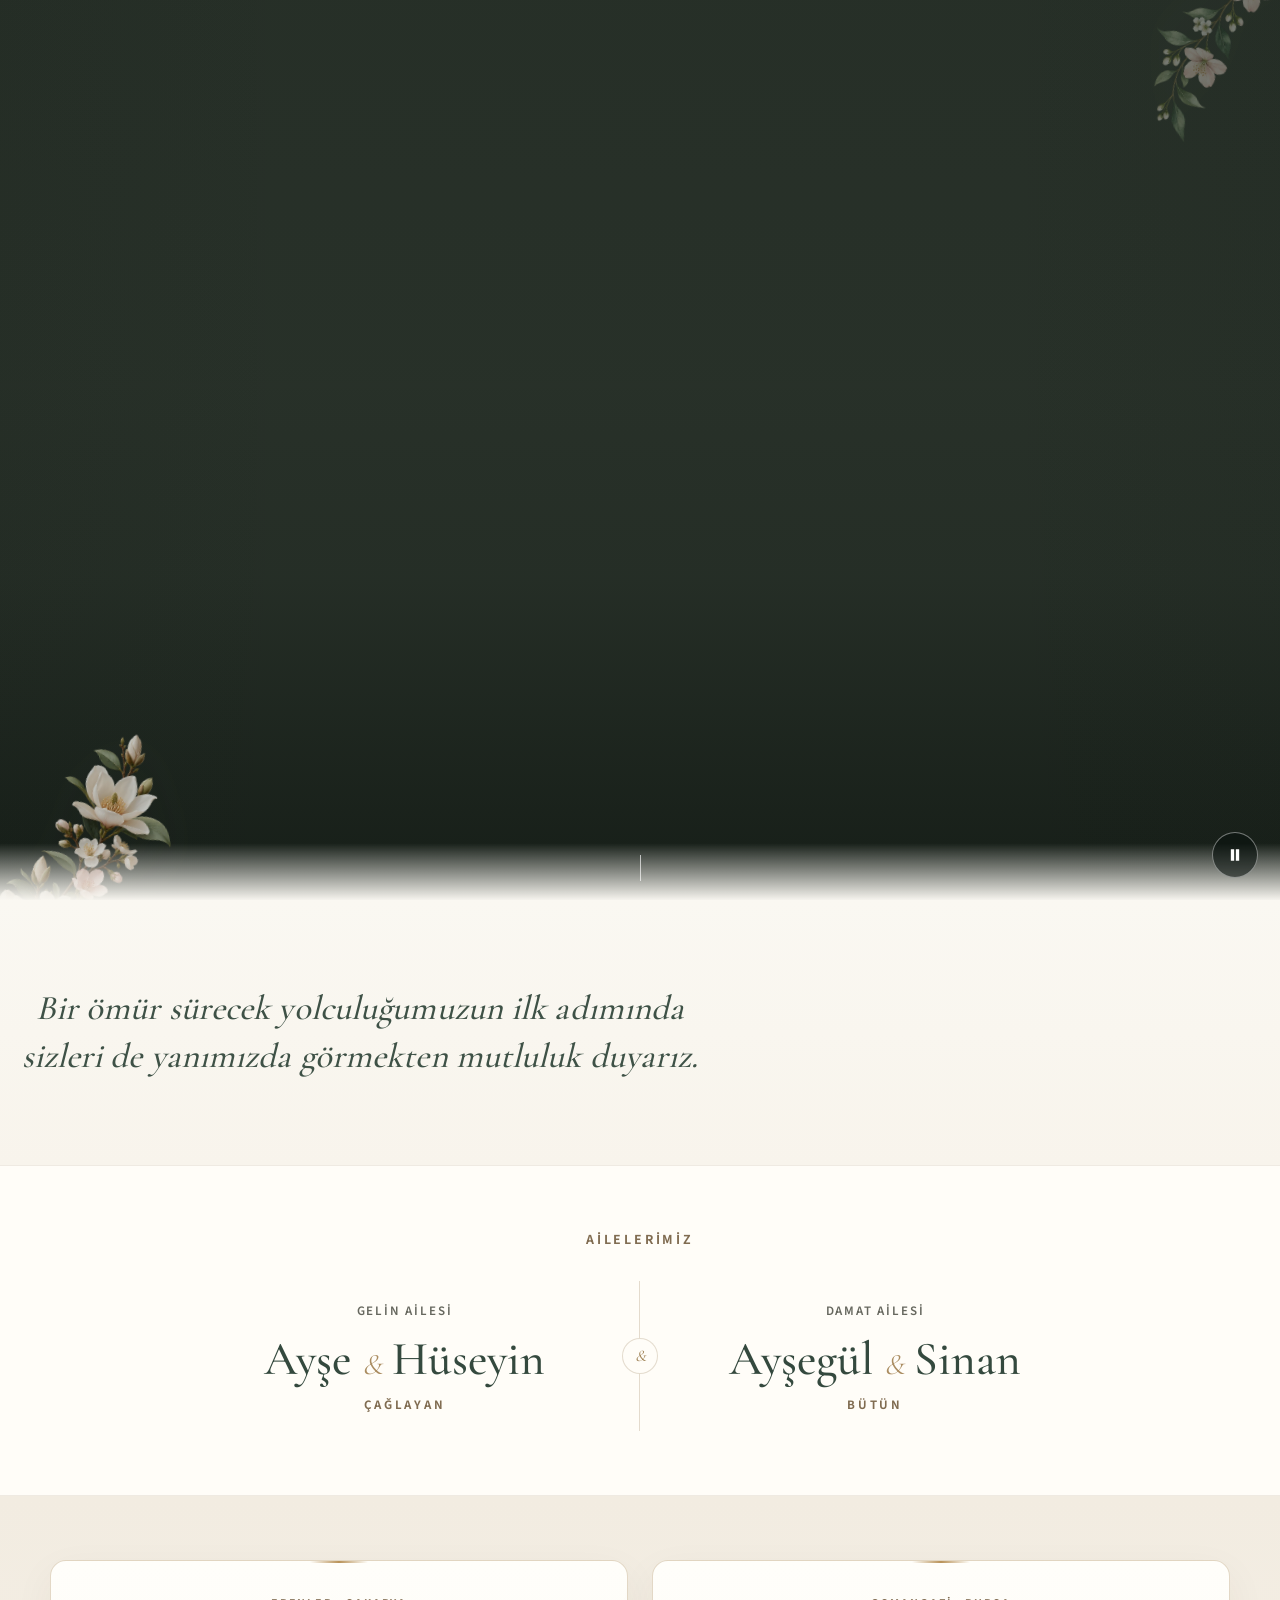
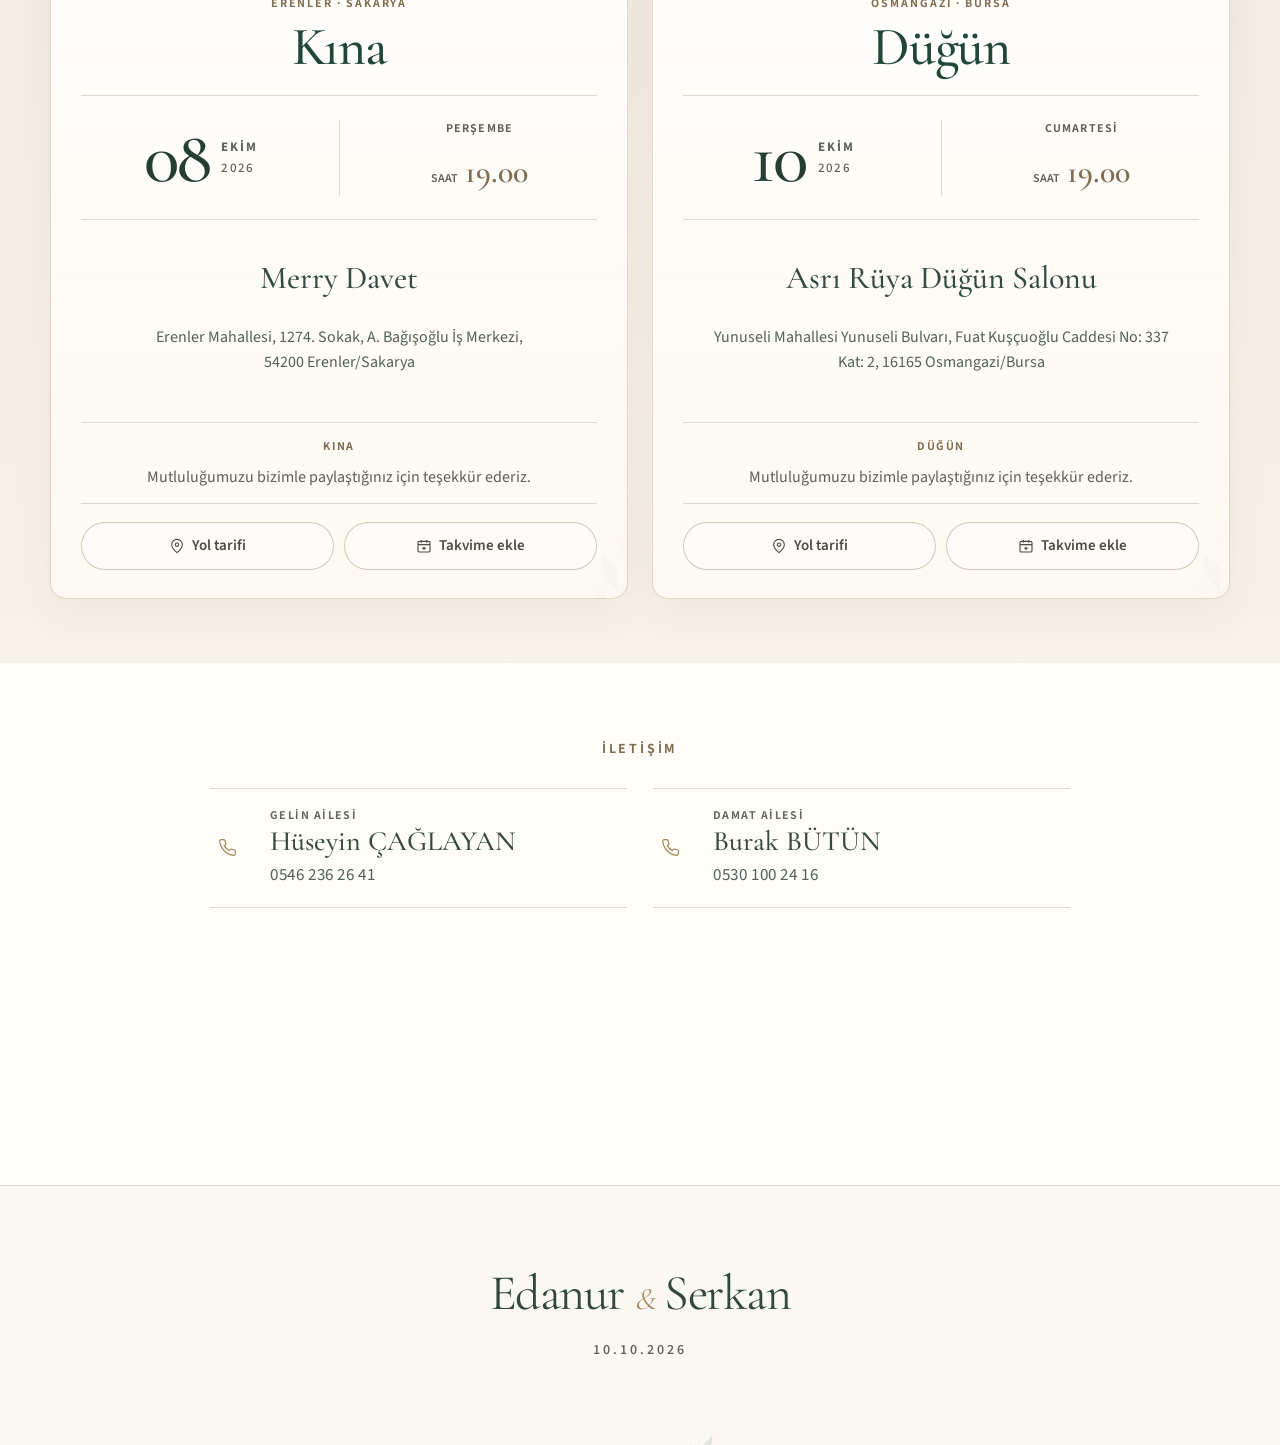
==== index.html @ e2d476ce "Add files via upload" ====
<!doctype html>
<html lang="tr">
<head>
  <meta charset="utf-8" />
  <meta name="viewport" content="width=device-width,initial-scale=1,viewport-fit=cover" />
  <meta name="theme-color" content="#FAF8F2" />
  <meta name="description" content="Edanur &amp; Serkan’ın kına ve düğün davetiyesi. 10.10.2026" />
  <link rel="canonical" href="https://serkan-py.github.io/davet/" />
  <meta property="og:type" content="website" />
  <meta property="og:locale" content="tr_TR" />
  <meta property="og:url" content="https://serkan-py.github.io/davet/" />
  <meta property="og:title" content="Edanur &amp; Serkan | 10.10.2026" />
  <meta property="og:description" content="Kına &amp; Düğün Davetiyesi" />
  <meta property="og:image" content="https://serkan-py.github.io/davet/share-card.jpg" />
  <meta property="og:image:width" content="1200" />
  <meta property="og:image:height" content="630" />
  <meta property="og:image:alt" content="Edanur ve Serkan düğün davetiyesi" />
  <meta name="twitter:card" content="summary_large_image" />
  <meta name="twitter:title" content="Edanur &amp; Serkan | 10.10.2026" />
  <meta name="twitter:description" content="Kına &amp; Düğün Davetiyesi" />
  <meta name="twitter:image" content="https://serkan-py.github.io/davet/share-card.jpg" />
  <title>Edanur &amp; Serkan | Düğün Davetiyesi</title>
  <link rel="icon" href="favicon.svg" type="image/svg+xml" />
  <link rel="preload" href="fonts/cormorant-garamond.woff2" as="font" type="font/woff2" crossorigin />
  <link rel="preload" href="fonts/source-sans-3.woff2" as="font" type="font/woff2" crossorigin />
  <link rel="preload" href="images/couple-story-poster.webp" as="image" media="(min-width:768px)" fetchpriority="high" />
  <link rel="preload" href="images/couple-story-mobile-poster.webp" as="image" media="(max-width:767px)" fetchpriority="high" />
  <link rel="stylesheet" href="styles.css?v=mobile-review-1" />
  <script defer src="script.js?v=mobile-review-1"></script>
</head>
<body>
  <noscript><style>.countdown-line,.music-control{display:none!important}.scene-controls{display:none!important}.reveal{opacity:1!important;transform:none!important}.hero-copy{opacity:1!important;transform:translate(-50%,0)!important}</style></noscript>
  <a class="skip-link" href="#bilgiler">İçeriğe geç</a>

  <main class="invitation-page" id="ana-icerik">
    <section class="hero-stage" aria-labelledby="couple-heading">
      <figure class="meeting-scene" aria-label="Edanur ve Serkan'ın düğün animasyonu">
        <picture class="scene-start-poster" aria-hidden="true">
          <source srcset="images/couple-story-mobile-poster.webp" media="(max-width:767px)" />
          <img src="images/couple-story-poster.webp" width="1920" height="1080" alt="" fetchpriority="high" />
        </picture>
        <video class="couple-video" muted playsinline preload="metadata" aria-label="Edanur ve Serkan karakterlerinin düğün bahçesindeki kısa animasyonu">
          <source src="videos/couple-story-mobile.mp4" media="(max-width:767px)" type="video/mp4" />
          <source src="videos/couple-story.mp4" type="video/mp4" />
        </video>
        <picture class="scene-end-poster" aria-hidden="true">
          <source srcset="images/couple-story-mobile-end.webp" media="(max-width:767px)" />
          <img src="images/couple-story-end.webp" width="1920" height="1080" alt="" />
        </picture>
        <div class="scene-controls">
          <button type="button" class="motion-button" aria-label="Videoyu oynat" title="Videoyu oynat" data-video-toggle>
            <svg viewBox="0 0 24 24" width="20" height="20" aria-hidden="true" focusable="false"><path data-video-icon d="M8 5.5v13l10-6.5-10-6.5Z" fill="currentColor"/></svg>
          </button>
        </div>
      </figure>

      <div class="hero-shade" aria-hidden="true"></div>
      <img class="hero-flower hero-flower-left" src="images/bahar-3d.webp" width="900" height="900" alt="" fetchpriority="high" />
      <img class="hero-flower hero-flower-right" src="images/botanik-dal.webp" width="720" height="720" alt="" fetchpriority="high" />

      <div class="hero-copy">
        <h1 id="couple-heading"><span>Edanur</span><i>&amp;</i><span>Serkan</span></h1>
        <p class="hero-date"><time datetime="2026-10-10T19:00:00+03:00">10.10.2026</time></p>
      </div>
      <a class="hero-scroll" href="#bilgiler" aria-label="Davetiye bilgilerine geç"><span aria-hidden="true"></span></a>
  <button class="music-control" type="button" data-music-toggle aria-pressed="false" aria-label="Müziği aç">
    <span class="music-control-icon" aria-hidden="true">♪</span>
    <span class="music-control-label">Müziği aç</span>
  </button>
      <div class="hero-transition" aria-hidden="true"></div>
    </section>

    <div class="content-body" id="bilgiler">
      <section class="garden-intro reveal" aria-label="Davetimiz">
        <span class="intro-rule" aria-hidden="true"></span>
        <p class="invitation-line">Bir ömür sürecek yolculuğumuzun ilk adımında sizleri de yanımızda görmekten mutluluk duyarız.</p>
        
      </section>

      <section class="family-section reveal" aria-label="Ailelerimiz">
        <p class="section-kicker">AİLELERİMİZ</p>
        <div class="family-grid">
          <div class="family">
            <p class="family-label">Gelin Ailesi</p>
            <p class="family-names"><span>Ayşe</span><i>&amp;</i><span>Hüseyin</span></p>
            <p class="family-surname">ÇAĞLAYAN</p>
          </div>
          <span class="family-divider" aria-hidden="true"><i>&amp;</i></span>
          <div class="family">
            <p class="family-label">Damat Ailesi</p>
            <p class="family-names"><span>Ayşegül</span><i>&amp;</i><span>Sinan</span></p>
            <p class="family-surname">BÜTÜN</p>
          </div>
        </div>
      </section>

      <section class="events-section reveal" aria-label="Kına ve düğün bilgileri">
        <div class="event-grid">
          <section class="event" aria-labelledby="henna-heading" data-countdown="2026-10-08T19:00:00+03:00" data-event-name="Kına">
            <header class="event-header">
              <p class="event-city">ERENLER · SAKARYA</p>
              <h2 id="henna-heading">Kına</h2>
            </header>
            <div class="event-date-row">
              <time class="event-date" datetime="2026-10-08T19:00:00+03:00"><strong>08</strong><span>EKİM<small>2026</small></span></time>
              <div class="event-meta"><p>PERŞEMBE</p><p><span>SAAT</span><strong>19.00</strong></p></div>
            </div>
            <div class="event-place">
              <h3>Merry Davet</h3>
              <p>Erenler Mahallesi, 1274. Sokak, A. Bağışoğlu İş Merkezi, 54200 Erenler/Sakarya</p>
            </div>
            <div class="countdown-line" aria-label="Kına için geri sayım"><span class="countdown-label">Kınaya kalan</span><p data-countdown-values></p></div>
            <div class="event-actions">
              <a href="https://www.google.com/maps/dir/?api=1&amp;destination=40.742401195028755%2C30.407837855861647" target="_blank" rel="noopener noreferrer">
                <svg viewBox="0 0 24 24" width="16" height="16" fill="none" stroke="currentColor" stroke-width="1.7" aria-hidden="true"><path d="M20 10c0 5-8 12-8 12S4 15 4 10a8 8 0 1 1 16 0Z"/><circle cx="12" cy="10" r="2.5"/></svg>Yol tarifi
              </a>
              <a href="calendar/kina.ics" download="kina-edanur-serkan.ics">
                <svg viewBox="0 0 24 24" width="16" height="16" fill="none" stroke="currentColor" stroke-width="1.7" aria-hidden="true"><rect x="3" y="5" width="18" height="16" rx="2"/><path d="M16 3v4M8 3v4M3 10h18M12 13v5M9.5 15.5h5"/></svg>Takvime ekle
              </a>
            </div>
          </section>

          <section class="event" aria-labelledby="wedding-heading" data-countdown="2026-10-10T19:00:00+03:00" data-event-name="Düğün">
            <header class="event-header">
              <p class="event-city">OSMANGAZİ · BURSA</p>
              <h2 id="wedding-heading">Düğün</h2>
            </header>
            <div class="event-date-row">
              <time class="event-date" datetime="2026-10-10T19:00:00+03:00"><strong>10</strong><span>EKİM<small>2026</small></span></time>
              <div class="event-meta"><p>CUMARTESİ</p><p><span>SAAT</span><strong>19.00</strong></p></div>
            </div>
            <div class="event-place">
              <h3>Asrı Rüya Düğün Salonu</h3>
              <p>Yunuseli Mahallesi Yunuseli Bulvarı, Fuat Kuşçuoğlu Caddesi No: 337 Kat: 2, 16165 Osmangazi/Bursa</p>
            </div>
            <div class="countdown-line" aria-label="Düğün için geri sayım"><span class="countdown-label">Düğüne kalan</span><p data-countdown-values></p></div>
            <div class="event-actions">
              <a href="https://www.google.com/maps/dir/?api=1&amp;destination=40.25714435224327%2C29.01953666991371" target="_blank" rel="noopener noreferrer">
                <svg viewBox="0 0 24 24" width="16" height="16" fill="none" stroke="currentColor" stroke-width="1.7" aria-hidden="true"><path d="M20 10c0 5-8 12-8 12S4 15 4 10a8 8 0 1 1 16 0Z"/><circle cx="12" cy="10" r="2.5"/></svg>Yol tarifi
              </a>
              <a href="calendar/dugun.ics" download="dugun-edanur-serkan.ics">
                <svg viewBox="0 0 24 24" width="16" height="16" fill="none" stroke="currentColor" stroke-width="1.7" aria-hidden="true"><rect x="3" y="5" width="18" height="16" rx="2"/><path d="M16 3v4M8 3v4M3 10h18M12 13v5M9.5 15.5h5"/></svg>Takvime ekle
              </a>
            </div>
          </section>
        </div>
      </section>

      <section class="contact-section reveal" aria-label="İletişim">
        <p class="section-kicker">İLETİŞİM</p>
        <div class="contact-grid">
          <a class="contact-person" href="tel:+905462362641">
            <svg viewBox="0 0 24 24" width="19" height="19" fill="none" stroke="currentColor" stroke-width="1.45" aria-hidden="true"><path d="M22 16.92v3a2 2 0 0 1-2.18 2 19.79 19.79 0 0 1-8.63-3.07 19.5 19.5 0 0 1-6-6A19.79 19.79 0 0 1 2.12 4.18 2 2 0 0 1 4.11 2h3a2 2 0 0 1 2 1.72c.13.96.36 1.9.69 2.8a2 2 0 0 1-.45 2.11L8.09 9.91a16 16 0 0 0 6 6l1.28-1.28a2 2 0 0 1 2.11-.45c.9.33 1.84.56 2.8.69A2 2 0 0 1 22 16.92Z"/></svg>
            <span><small>Gelin Ailesi</small><strong>Hüseyin ÇAĞLAYAN</strong><em>0546 236 26 41</em></span>
          </a>
          <a class="contact-person" href="tel:+905301002416">
            <svg viewBox="0 0 24 24" width="19" height="19" fill="none" stroke="currentColor" stroke-width="1.45" aria-hidden="true"><path d="M22 16.92v3a2 2 0 0 1-2.18 2 19.79 19.79 0 0 1-8.63-3.07 19.5 19.5 0 0 1-6-6A19.79 19.79 0 0 1 2.12 4.18 2 2 0 0 1 4.11 2h3a2 2 0 0 1 2 1.72c.13.96.36 1.9.69 2.8a2 2 0 0 1-.45 2.11L8.09 9.91a16 16 0 0 0 6 6l1.28-1.28a2 2 0 0 1 2.11-.45c.9.33 1.84.56 2.8.69A2 2 0 0 1 22 16.92Z"/></svg>
            <span><small>Damat Ailesi</small><strong>Burak BÜTÜN</strong><em>0530 100 24 16</em></span>
          </a>
        </div>
      </section>
    </div>

    <footer class="site-footer reveal">
      <img src="images/botanik-dal.webp" width="720" height="720" alt="" loading="lazy" />
      <p>Edanur <i>&amp;</i> Serkan</p>
      <span>10.10.2026</span>
  <button class="music-control music-control-footer" type="button" data-music-toggle aria-pressed="false" aria-label="Müziği aç">
    <span class="music-control-icon" aria-hidden="true">♪</span>
    <span class="music-control-label">Müziği aç</span>
  </button>
    </footer>
  </main>

  <audio id="wedding-music" preload="metadata" loop>
    <source src="music.m4a" type="audio/mp4" />
  </audio>

</body>
</html>
---- styles.css ----
@font-face{font-family:"Cormorant Garamond";src:url("fonts/cormorant-garamond.woff2") format("woff2");font-weight:300 700;font-style:normal;font-display:swap}
@font-face{font-family:"Source Sans 3";src:url("fonts/source-sans-3.woff2") format("woff2");font-weight:200 900;font-style:normal;font-display:swap}

:root{
  --ivory:#FAF8F2;
  --paper:#FFFDF8;
  --paper-soft:#F7F2E9;
  --paper-deep:#F1EADF;
  --green:#214737;
  --green-soft:#52665A;
  --champagne:#AD8A55;
  --champagne-soft:#D8C5A7;
  --ink:#2F302C;
  --ink-soft:#6A675F;
  --line:rgba(142,113,72,.24);
  --serif:"Cormorant Garamond",Georgia,"Times New Roman",serif;
  --sans:"Source Sans 3",Arial,sans-serif;
  --pointer-x:0;
  --pointer-y:0;
  --hero-scroll:0;
  color-scheme:light;
}

*{box-sizing:border-box}
html{scroll-behavior:smooth;background:var(--ivory);overflow-x:clip}
body{margin:0;background:var(--ivory);color:var(--ink);font-family:var(--sans);font-size:17px;line-height:1.55;overflow-x:clip;-webkit-font-smoothing:antialiased;text-rendering:optimizeLegibility;touch-action:pan-y;overscroll-behavior-y:auto}
img,video{display:block;max-width:100%}
a{color:inherit;text-decoration:none}
button{font:inherit}
p,h1,h2,h3,h4,figure{margin:0}
::selection{background:#DED0B9;color:#24362D}
.skip-link{position:fixed;left:18px;top:18px;z-index:1000;padding:9px 13px;background:var(--paper);border:1px solid var(--line);transform:translateY(-160%)}
.skip-link:focus{transform:translateY(0)}

/* HERO */
.hero-stage{position:relative;isolation:isolate;width:100%;height:100vh;height:100svh;min-height:620px;overflow:hidden;background:#283129;color:#fffdf8;touch-action:pan-y}
.meeting-scene,.scene-start-poster,.scene-end-poster,.couple-video{position:absolute;inset:0;width:100%;height:100%}
.meeting-scene{overflow:hidden;touch-action:pan-y}
.scene-start-poster,.scene-end-poster{z-index:1;pointer-events:none;transition:opacity .7s ease}
.scene-start-poster img,.scene-end-poster img,.couple-video{width:100%;height:100%;object-fit:cover;object-position:center 47%}
.couple-video{z-index:2;opacity:0;background:#283129;transition:opacity .65s ease;pointer-events:none;touch-action:pan-y}
.couple-video.is-ready{opacity:1}
.meeting-scene.is-started .scene-start-poster{opacity:0}
.scene-end-poster{z-index:3;opacity:0}
.scene-end-poster.is-visible{opacity:1}

.scene-controls{position:absolute;right:22px;bottom:22px;z-index:16}
.motion-button{width:46px;min-width:46px;height:46px;display:grid;place-items:center;padding:0;border:1px solid rgba(255,255,255,.42);border-radius:50%;background:rgba(10,18,14,.58);color:#fff;cursor:pointer;touch-action:manipulation;transition:background .25s}
.motion-button:hover{background:rgba(10,18,14,.78)}
.motion-button svg{display:block;width:20px;height:20px;pointer-events:none}
.motion-button:focus-visible,.hero-scroll:focus-visible,.event-actions a:focus-visible,.contact-person:focus-visible,.music-control:focus-visible{outline:2px solid #FFF3D8;outline-offset:4px}

.hero-shade{position:absolute;inset:0;z-index:5;pointer-events:none;background:linear-gradient(180deg,rgba(12,19,14,.06) 0%,rgba(12,19,14,.01) 43%,rgba(12,19,14,.10) 64%,rgba(12,19,14,.65) 100%)}
.hero-shade::after{content:"";position:absolute;inset:0;background:linear-gradient(90deg,rgba(17,22,17,.08),transparent 24%,transparent 76%,rgba(17,22,17,.06))}
.hero-flower{position:absolute;z-index:7;pointer-events:none;height:auto;filter:drop-shadow(0 16px 24px rgba(31,27,21,.17));will-change:transform}
.hero-flower-left{width:clamp(210px,21vw,340px);left:-7%;bottom:-13%;opacity:.74;transform:translate(calc(var(--pointer-x)*2px),calc(var(--pointer-y)*1px + var(--hero-scroll)*14px)) rotate(-12deg)}
.hero-flower-right{width:clamp(160px,16vw,250px);right:-5%;top:-8%;opacity:.38;filter:blur(.4px) drop-shadow(0 14px 20px rgba(31,27,21,.11));transform:translate(calc(var(--pointer-x)*-1.5px),calc(var(--pointer-y)*-1px + var(--hero-scroll)*8px)) rotate(170deg)}

.hero-copy{position:absolute;z-index:11;left:50%;bottom:8.2%;width:min(94vw,1120px);text-align:center;color:#fffdf8;transform:translate(-50%,10px);opacity:0;transition:opacity .85s ease,transform .85s ease;text-shadow:0 3px 22px rgba(7,12,8,.42),0 1px 2px rgba(0,0,0,.2);pointer-events:none}
.hero-copy.is-revealed{opacity:1;transform:translate(-50%,0)}
.hero-copy h1{display:flex;justify-content:center;align-items:baseline;gap:.14em;font-family:var(--serif);font-size:clamp(72px,6.9vw,102px);font-weight:500;line-height:1;letter-spacing:-.035em}
.hero-copy h1 span{white-space:nowrap}
.hero-copy h1 i{font-size:.50em;font-weight:300;color:#F0DEC0;font-style:italic;letter-spacing:0}
.hero-date{margin-top:17px;font-size:16px;font-weight:550;letter-spacing:.25em;color:#fffdf8;font-variant-numeric:tabular-nums}
.hero-scroll{position:absolute;left:50%;bottom:10px;z-index:13;width:44px;height:44px;transform:translateX(-50%);display:grid;place-items:center}
.hero-scroll span{display:block;width:1px;height:26px;background:rgba(255,255,255,.65);position:relative;overflow:hidden}
.hero-scroll span::after{content:"";position:absolute;left:0;top:-10px;width:1px;height:9px;background:#fff;animation:scrollLine 2.1s ease-in-out infinite}
@keyframes scrollLine{0%{transform:translateY(0)}60%,100%{transform:translateY(38px)}}
.hero-transition{position:absolute;left:0;right:0;bottom:-1px;z-index:12;height:58px;background:linear-gradient(to bottom,transparent,var(--ivory));pointer-events:none}

/* CONTENT FLOW */
.content-body{width:100%;margin:0;padding:0;touch-action:pan-y}
.section-kicker{font-size:14px;font-weight:650;letter-spacing:.20em;text-transform:uppercase;color:#806C51}
.reveal{opacity:0;transform:translateY(15px);transition:opacity .72s cubic-bezier(.22,.61,.36,1),transform .72s cubic-bezier(.22,.61,.36,1)}
.reveal.is-visible{opacity:1;transform:none}

.garden-intro,.family-section,.events-section,.contact-section{padding-top:64px;padding-bottom:64px;text-align:center;background:#FFFDF8}

/* DAVET METNİ */
.garden-intro{padding-top:84px;padding-bottom:84px;align-items:center;text-align:center;background:linear-gradient(180deg,#FAF8F2 0%,#F8F4EC 100%)}
.garden-intro::before,.garden-intro::after{bottom:30px}
.garden-intro::before{top:30px}
.garden-intro::after{bottom:48px}
.intro-rule{width:34px;height:1px;background:#C4A675;margin:0 0 22px}
.invitation-line{max-width:720px;font-family:var(--serif);font-size:clamp(28px,2.7vw,40px);font-style:italic;font-weight:500;line-height:1.4;letter-spacing:.003em;color:#3E5146;text-wrap:balance}
.intro-monogram{position:absolute;right:max(48px,calc((100vw - 1060px)/2));bottom:57px;font-family:var(--serif);font-size:12px;letter-spacing:.34em;color:#B19A78;opacity:.68}
.intro-monogram i{font-size:.74em}

/* AİLELER */
.family-section{padding-top:64px;padding-bottom:64px;text-align:center;background:#FFFDF8;border-top:1px solid rgba(123,101,70,.12);border-bottom:1px solid rgba(123,101,70,.12)}
.family-section>.section-kicker{margin-bottom:30px}
.family-grid{position:relative;display:grid;grid-template-columns:1fr 1fr;width:min(940px,100%);margin:0 auto}
.family{padding:20px 26px 16px;min-width:0}
.family:first-child{border-right:1px solid var(--line)}
.family-label{font-size:13px;font-weight:600;letter-spacing:.14em;text-transform:uppercase;color:#66675E}
.family-names{display:flex;justify-content:center;align-items:baseline;gap:.22em;margin:10px 0 8px;font-family:var(--serif);font-size:clamp(36px,3.7vw,52px);font-weight:500;line-height:1.16;color:#34493E;white-space:nowrap}
.family-names i{font-size:.62em;font-weight:300;color:#AA8C60}
.family-surname{font-size:13px;font-weight:650;letter-spacing:.21em;color:#806C51}
.family-divider{position:absolute;left:50%;top:50%;width:36px;height:36px;display:grid;place-items:center;transform:translate(-50%,-50%);background:#FFFDF8;border:1px solid var(--line);border-radius:50%;font-family:var(--serif);color:#A2865A}
.family-divider i{font-style:italic;font-size:16px}

/* KINA & DÜĞÜN — en önemli bilgi bölümü */
.events-section{padding-top:64px;padding-bottom:64px;background:linear-gradient(180deg,#F2ECE1 0%,#F7F2EA 100%)}
.events-heading{text-align:center;margin-bottom:34px}
.events-heading h2{font-family:var(--serif);font-size:clamp(56px,5.3vw,72px);font-weight:400;line-height:1;letter-spacing:-.035em;color:var(--green)}
.events-heading h2 i{font-size:.64em;font-weight:300;color:#A78A5D}
.event-grid{display:grid;grid-template-columns:1fr 1fr;gap:24px;width:min(1180px,100%);margin:0 auto}
.event{position:relative;overflow:hidden;display:grid;grid-template-rows:auto auto 1fr auto auto;min-width:0;padding:34px 30px 28px;background:linear-gradient(180deg,rgba(255,254,250,.98),rgba(253,249,242,.97));border:1px solid rgba(165,132,84,.31);border-radius:16px;box-shadow:0 14px 42px rgba(68,53,34,.055);transition:transform .28s ease,box-shadow .28s ease,border-color .28s ease}
.event::before{content:"";position:absolute;left:50%;top:0;width:58px;height:2px;transform:translateX(-50%);background:linear-gradient(90deg,transparent,#B99258,transparent);pointer-events:none}
.event::after{content:"";position:absolute;right:-76px;bottom:-98px;width:220px;height:220px;background:url("images/botanik-dal.webp") center/contain no-repeat;opacity:.028;transform:rotate(-18deg);pointer-events:none}
.event:hover{transform:translateY(-2px);box-shadow:0 22px 62px rgba(68,53,34,.08);border-color:rgba(165,132,84,.42)}
.event-header{display:flex;flex-direction:column;align-items:center;text-align:center;gap:5px;padding-bottom:18px;border-bottom:1px solid var(--line)}
.event-city{order:1;font-size:12px;font-weight:650;letter-spacing:.16em;color:#806C51}
.event-header h2{order:2;font-family:var(--serif);font-size:54px;font-weight:500;line-height:1.08;letter-spacing:-.025em;color:var(--green)}
.event-date-row{display:grid;grid-template-columns:1fr 1fr;align-items:center;padding:22px 0 20px;border-bottom:1px solid var(--line)}
.event-date{display:flex;align-items:center;justify-content:center;gap:13px;padding-right:18px}
.event-date strong{font-family:var(--serif);font-size:74px;font-weight:500;line-height:1;letter-spacing:-.045em;color:#263D32}
.event-date>span{display:flex;flex-direction:column;align-items:flex-start;font-size:13px;font-weight:700;letter-spacing:.15em;line-height:1.18;color:#5E635D}
.event-date small{margin-top:5px;font-size:13px;font-weight:500;letter-spacing:.1em;color:#625E57}
.event-meta{min-width:0;padding-left:22px;border-left:1px solid var(--line);text-align:center}
.event-meta>p:first-child{font-size:12px;font-weight:650;letter-spacing:.10em;color:#625E57}
.event-meta>p:last-child{margin-top:8px;display:flex;align-items:baseline;justify-content:center;gap:7px}
.event-meta span{font-size:12px;font-weight:600;color:#625E57}
.event-meta strong{font-family:var(--serif);font-size:32px;font-weight:600;color:#806C51}
.event-place{padding:22px 0;text-align:center;display:flex;flex-direction:column;align-items:center;justify-content:flex-start}
.event-place h3{font-family:var(--serif);font-size:32px;font-weight:500;line-height:1.15;color:#354A3F;text-wrap:balance}
.event-place p{margin:10px auto 0;max-width:470px;font-size:16px;line-height:1.55;color:#526158;text-wrap:pretty}
.countdown-line{padding:15px 0 14px;border-top:1px solid var(--line);border-bottom:1px solid var(--line);text-align:center}
.countdown-label{display:block;margin-bottom:10px;font-size:12px;font-weight:650;letter-spacing:.12em;text-transform:uppercase;color:#806C51}
.countdown-line p{display:grid;grid-template-columns:repeat(4,minmax(0,1fr));gap:4px;font-size:13px;line-height:1.4;color:#625E57;font-variant-numeric:tabular-nums}
.countdown-line p span{display:flex;flex-direction:column;align-items:center;white-space:nowrap}
.countdown-line b{font-family:var(--serif);font-size:26px;font-weight:600;line-height:1.1;color:#38463D;font-variant-numeric:lining-nums tabular-nums}
.countdown-line i{font-style:normal;color:#BCA785}
.event-actions{display:grid;grid-template-columns:1fr 1fr;gap:10px;margin-top:18px}
.event-actions a{min-height:48px;display:inline-flex;align-items:center;justify-content:center;gap:7px;padding:8px 10px;border:1px solid rgba(126,105,72,.35);border-radius:999px;background:rgba(255,255,255,.48);font-size:15px;font-weight:600;letter-spacing:0;color:#514940;transition:background .22s,border-color .22s;touch-action:manipulation}
.event-actions a:hover{transform:translateY(-1px);border-color:rgba(126,105,72,.5);background:#FFFDF8}

/* İLETİŞİM */
.contact-section{min-height:58svh;padding-top:76px;padding-bottom:80px;text-align:center;background:#FFFDF8}
.contact-section>.section-kicker{margin-bottom:28px}
.contact-grid{display:grid;grid-template-columns:1fr 1fr;gap:26px;width:min(860px,100%);margin:0 auto;text-align:left}
.contact-person{display:grid;grid-template-columns:38px 1fr;align-items:center;gap:14px;padding:18px 8px;border-top:1px solid var(--line);border-bottom:1px solid var(--line);transition:transform .22s ease,border-color .22s ease;touch-action:manipulation}
.contact-person:hover{transform:translateY(-2px);border-color:rgba(175,145,97,.48)}
.contact-person>svg{color:#A08255}
.contact-person>span{display:flex;flex-direction:column;min-width:0}
.contact-person small{font-size:12px;font-weight:650;letter-spacing:.12em;text-transform:uppercase;color:#66675E}
.contact-person strong{font-family:var(--serif);font-size:28px;font-weight:500;line-height:1.12;color:#364A3E}
.contact-person em{font-size:17px;font-style:normal;letter-spacing:.035em;color:#526158;margin-top:5px;font-variant-numeric:tabular-nums}

/* FOOTER */
.site-footer{position:relative;min-height:260px;display:flex;flex-direction:column;align-items:center;justify-content:center;padding:52px 24px 65px;text-align:center;border-top:1px solid var(--line);overflow:hidden;background:var(--ivory)}
.site-footer img{position:absolute;width:125px;height:auto;left:50%;bottom:-78px;transform:translateX(-50%) rotate(34deg);opacity:.18;filter:grayscale(.12) saturate(.8)}
.site-footer p{position:relative;font-family:var(--serif);font-size:clamp(38px,4vw,50px);font-weight:400;letter-spacing:-.03em;color:#33483C}
.site-footer p i{font-size:.62em;font-weight:300;color:#A78A5D}
.site-footer>span{position:relative;margin-top:8px;font-size:14px;font-weight:550;letter-spacing:.22em;color:#625E57}

/* MUSIC */
.music-control{position:absolute;z-index:20;right:max(16px,env(safe-area-inset-right));top:max(16px,env(safe-area-inset-top));min-height:44px;display:inline-flex;align-items:center;gap:8px;padding:0 12px;border:1px solid rgba(255,255,255,.42);border-radius:999px;background:rgba(20,31,25,.64);color:#FFFDF8;font-size:13px;font-weight:600;cursor:pointer;touch-action:manipulation}
.music-control:hover{transform:translateY(-1px);background:rgba(24,25,22,.54);border-color:rgba(255,255,255,.52)}
.music-control-icon{width:22px;height:22px;display:grid;place-items:center;border:1px solid rgba(255,255,255,.28);border-radius:50%;font-family:var(--serif);font-size:15px;line-height:1}
.music-control.is-playing .music-control-icon{animation:musicPulse 2.4s ease-in-out infinite}
.music-control.is-playing{background:rgba(76,65,47,.55)}
@keyframes musicPulse{0%,100%{transform:scale(1)}50%{transform:scale(1.08)}}


/* Tutarlı odak, rakam ve görünürlük kuralları. */
[hidden]{display:none!important}
.event-actions a:focus-visible,.contact-person:focus-visible,.music-control-footer:focus-visible{outline:2px solid var(--green);outline-offset:4px}
.motion-button:focus-visible,.music-control:focus-visible,.hero-scroll:focus-visible{outline:2px solid white;outline-offset:4px;box-shadow:0 0 0 5px var(--green)}
.event-actions svg{flex:0 0 16px}
.countdown-line p.is-complete{display:block;font-size:16px}
.music-control-footer{position:relative;top:auto;right:auto;margin-top:24px;z-index:1;background:#EFF0E8;border-color:var(--line);color:var(--green);box-shadow:none}
.music-control-footer:hover,.music-control-footer.is-playing{background:#E4E8DC}
.music-control-footer .music-control-icon{border-color:var(--line)}
.music-control.is-playing .music-control-icon{animation:none}

@media(max-width:1050px){
 .garden-intro,.family-section,.events-section,.contact-section{padding-inline:30px}
 .event-grid{gap:20px}
 .event{padding:28px 22px 24px}
 .event-date strong{font-size:64px}
 .family{padding-inline:18px}
 .event-place h3{font-size:29px}
}
@media(min-width:768px){
 .event-date-row{min-height:124px}
 .event-place h3{min-height:2.3em;display:flex;align-items:center;justify-content:center}
 .event-place p{min-height:4.65em}
}
@media(max-width:767px){
 html{scroll-behavior:auto}
 body{font-size:16px}
 .hero-stage{min-height:100svh}
 .scene-start-poster img,.scene-end-poster img,.couple-video{object-position:center 48%}
 .scene-controls{left:max(14px,env(safe-area-inset-left));right:auto;bottom:max(12px,env(safe-area-inset-bottom))}
 .hero-shade{background:linear-gradient(180deg,rgba(12,19,14,.03) 0%,rgba(12,19,14,.01) 50%,rgba(12,19,14,.10) 66%,rgba(12,19,14,.74) 100%)}
 .hero-flower-right{display:none}
 .hero-flower-left{width:128px;left:-64px;bottom:-8px;opacity:.48;filter:drop-shadow(0 10px 15px rgba(31,27,21,.11));transform:rotate(-12deg);will-change:auto}
 .hero-copy{bottom:max(76px,9.5%);width:calc(100% - 32px)}
 .hero-copy h1{gap:.12em;font-size:clamp(44px,12.3vw,54px);line-height:1.05;letter-spacing:-.032em}
 .hero-copy h1 i{font-size:.49em;margin:0}
 .hero-date{margin-top:15px;font-size:15px;letter-spacing:.23em}
 .hero-scroll{bottom:10px}
 .hero-transition{height:44px}
 .garden-intro,.family-section,.events-section,.contact-section{min-height:0;padding-inline:20px}
 .section-kicker{font-size:14px;letter-spacing:.18em}
 .garden-intro{padding-top:52px;padding-bottom:52px}
 .garden-intro::before,.garden-intro::after{left:20px;right:20px}
 .garden-intro::before{top:20px}
 .garden-intro::after{bottom:20px}
 .intro-rule{display:none}
 .invitation-line{max-width:350px;font-size:25px;line-height:1.38}
 .family-section{padding-block:42px}
 .family-section>.section-kicker{margin-bottom:12px}
 .family-grid{grid-template-columns:1fr;width:min(100%,420px)}
 .family{padding:22px 0}
 .family:first-child{border-right:0;border-bottom:1px solid var(--line)}
 .family-label{font-size:13px;letter-spacing:.12em}
 .family-names{font-size:38px;margin:9px 0 8px;line-height:1.15}
 .family-surname{font-size:13px;letter-spacing:.20em}
 .family-divider{display:none}
 .events-section{padding:36px 16px 44px}
 .event-grid{grid-template-columns:1fr;gap:24px;width:min(100%,460px)}
 .event{padding:26px 20px 22px;border-radius:16px}
 .event:hover{transform:none}
 .event-header{gap:7px;padding-bottom:18px}
 .event-city{font-size:12px;letter-spacing:.13em}
 .event-header h2{font-size:49px;line-height:1.08}
 .event-date-row{padding:18px 0;min-height:104px}
 .event-date{gap:10px;padding-right:12px}
 .event-date strong{font-size:62px;line-height:1}
 .event-date>span{font-size:13px;letter-spacing:.10em}
 .event-date small{font-size:13px}
 .event-meta{padding-left:12px}
 .event-meta>p:first-child{font-size:12px;letter-spacing:.07em}
 .event-meta>p:last-child{gap:5px;margin-top:5px}
 .event-meta strong{font-size:30px}
 .event-meta span{font-size:11px}
 .event-place{padding:22px 0}
 .event-place h3{font-size:31px;line-height:1.15;max-width:100%}
 .event-place p{font-size:16px;line-height:1.55;max-width:360px}
 .countdown-line{padding:16px 0}
 .countdown-line p{font-size:13px}
 .countdown-line b{font-size:26px}
 .event-actions{grid-template-columns:1fr 1fr;gap:8px;margin-top:18px}
 .event-actions a{font-size:14px;min-height:48px;padding:8px 6px;gap:5px}
 .contact-section{padding-block:44px}
 .contact-section>.section-kicker{margin-bottom:18px}
 .contact-grid{grid-template-columns:1fr;gap:0;width:min(100%,430px)}
 .contact-person{grid-template-columns:24px 1fr;gap:14px;padding:20px 4px}
 .contact-person+ .contact-person{border-top:0}
 .contact-person strong{font-size:28px;line-height:1.2;margin-top:4px}
 .contact-person em{font-size:17px}
 .site-footer{min-height:260px;padding:44px 18px 60px}
 .site-footer p{font-size:39px}
 .site-footer img{width:105px;bottom:-64px}
 .music-control{font-size:12px}
}
@media(max-width:374px){
 .hero-copy{width:calc(100% - 24px)}
 .hero-copy h1{font-size:43px}
 .family-names{font-size:35px}
 .events-section{padding-inline:12px}
 .event{padding-inline:16px}
 .event-date strong{font-size:57px}
 .event-meta>p:first-child{font-size:11px}
 .event-actions a{font-size:14px}
}
@media(min-width:1200px) and (min-aspect-ratio:2/1){
 .meeting-scene::before{content:"";position:absolute;inset:-28px;background:url("images/couple-story-poster.webp") center/cover no-repeat;filter:blur(25px) brightness(.62);transform:scale(1.06)}
 .scene-start-poster img,.scene-end-poster img,.couple-video{object-fit:contain;object-position:center}
}
@media(max-height:620px) and (orientation:landscape){
 .hero-stage{min-height:520px}
 .hero-copy{bottom:76px}
 .hero-copy h1{font-size:64px}
 .hero-date{margin-top:11px}
 .hero-flower-left{width:190px}
}
@media(prefers-reduced-motion:reduce){
 html{scroll-behavior:auto}
 *,*::before,*::after{animation:none!important;transition:none!important}
 .reveal{opacity:1!important;transform:none!important}
 .hero-copy{opacity:1!important;transform:translate(-50%,0)!important}
 .hero-flower{transform:none!important}
}
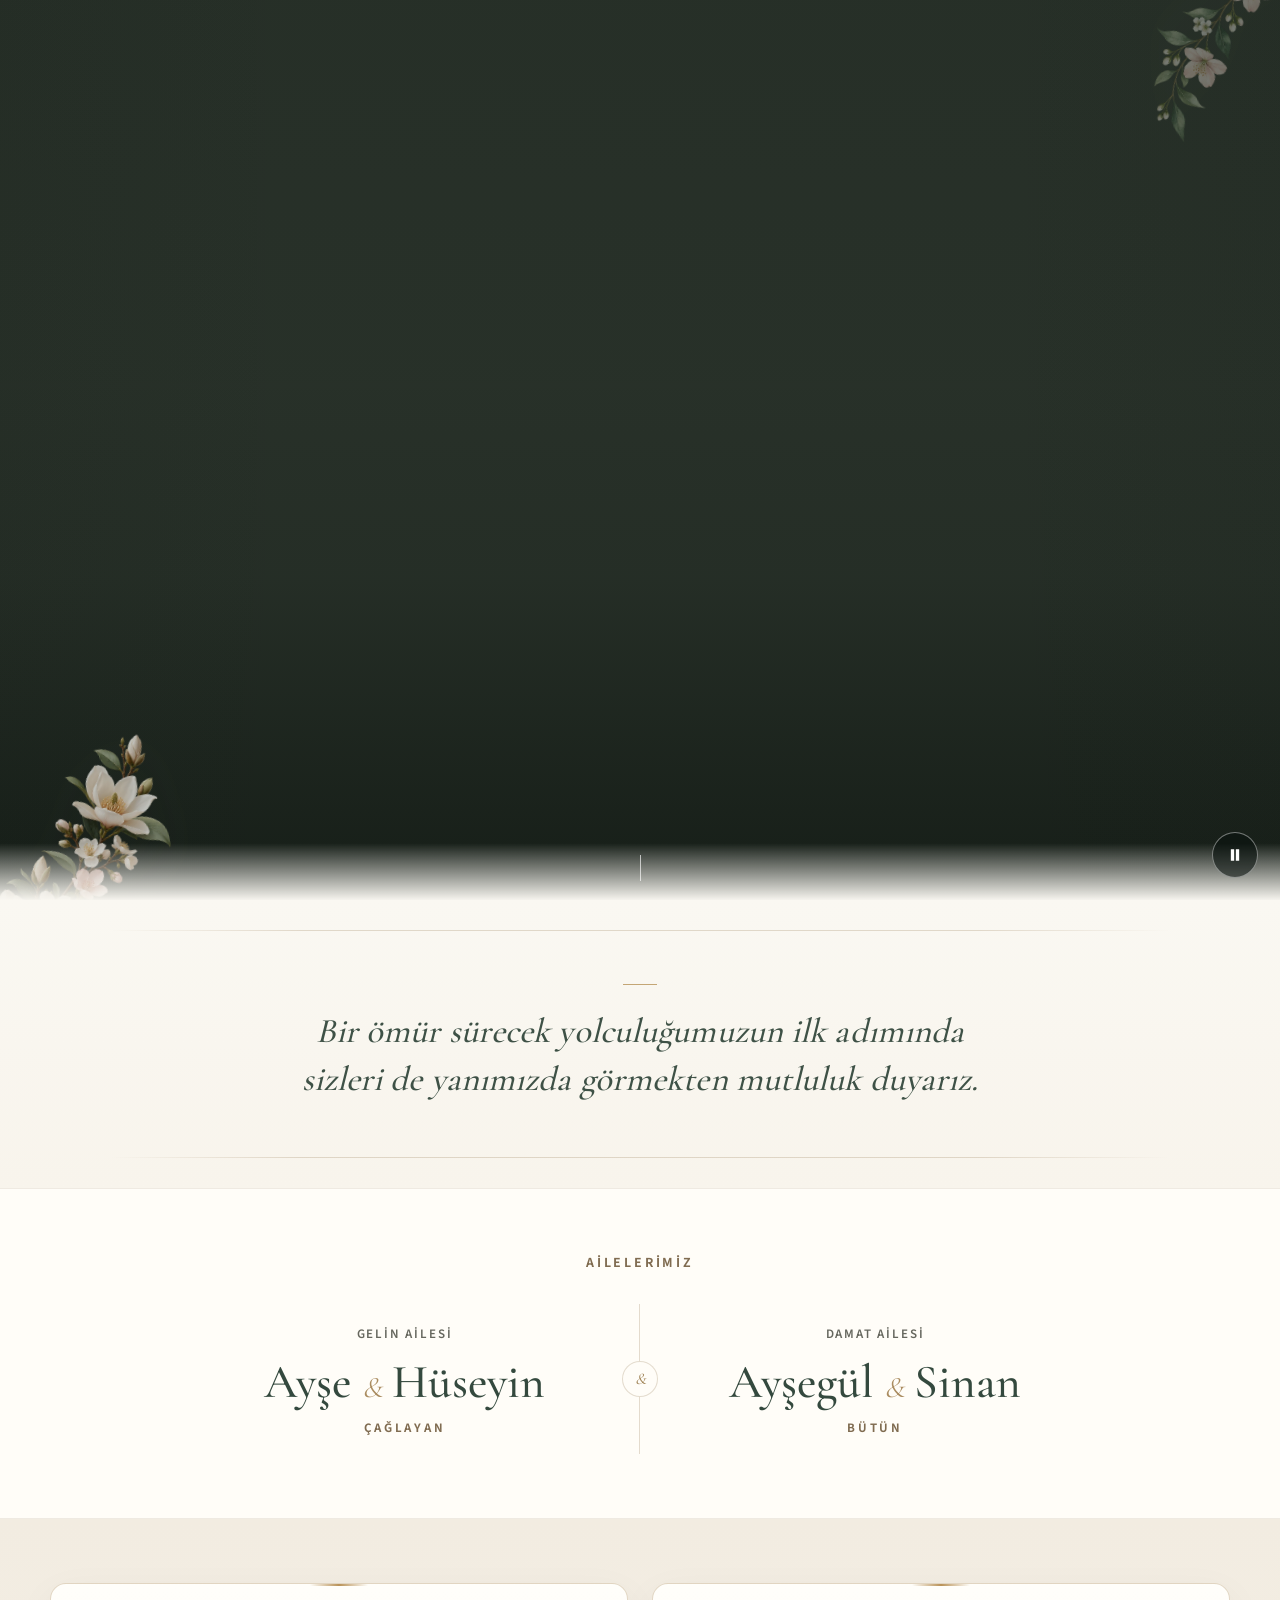
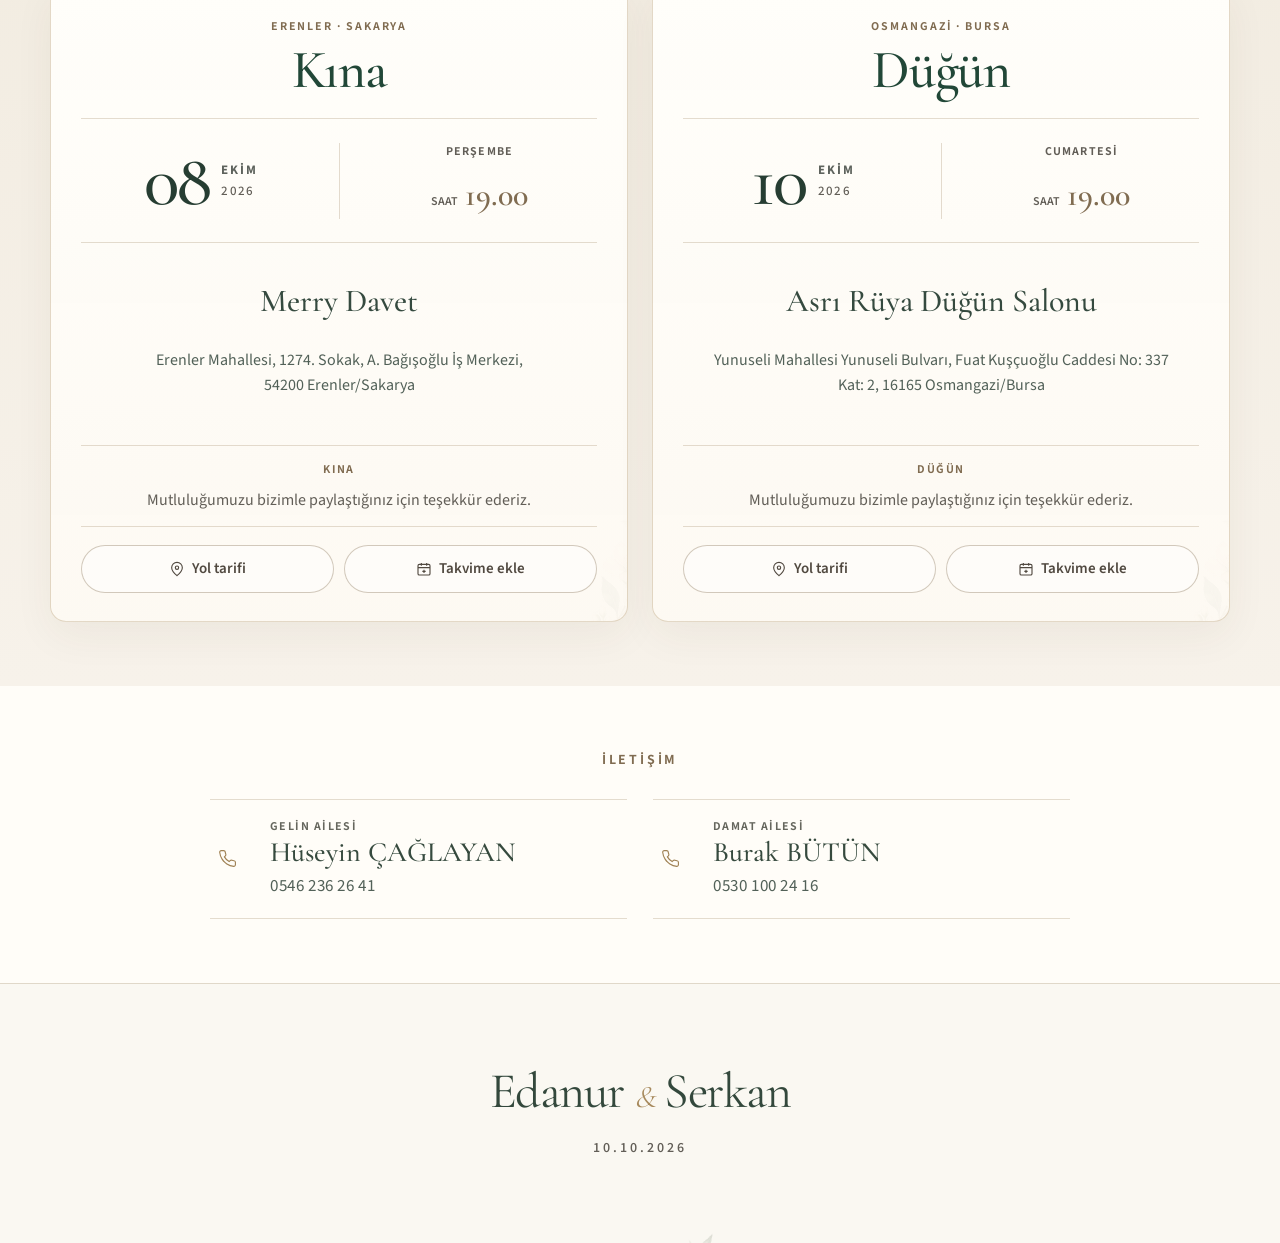
==== commit ce07bc3f: "Add files via upload" ====
--- a/index.html
+++ b/index.html
@@ -25,8 +25,8 @@
   <link rel="preload" href="fonts/source-sans-3.woff2" as="font" type="font/woff2" crossorigin />
   <link rel="preload" href="images/couple-story-poster.webp" as="image" media="(min-width:768px)" fetchpriority="high" />
   <link rel="preload" href="images/couple-story-mobile-poster.webp" as="image" media="(max-width:767px)" fetchpriority="high" />
-  <link rel="stylesheet" href="styles.css?v=mobile-review-1" />
-  <script defer src="script.js?v=mobile-review-1"></script>
+  <link rel="stylesheet" href="styles.css?v=final-20260917" />
+  <script defer src="script.js?v=final-20260917"></script>
 </head>
 <body>
   <noscript><style>.countdown-line,.music-control{display:none!important}.scene-controls{display:none!important}.reveal{opacity:1!important;transform:none!important}.hero-copy{opacity:1!important;transform:translate(-50%,0)!important}</style></noscript>
@@ -165,14 +165,10 @@
       <img src="images/botanik-dal.webp" width="720" height="720" alt="" loading="lazy" />
       <p>Edanur <i>&amp;</i> Serkan</p>
       <span>10.10.2026</span>
-  <button class="music-control music-control-footer" type="button" data-music-toggle aria-pressed="false" aria-label="Müziği aç">
-    <span class="music-control-icon" aria-hidden="true">♪</span>
-    <span class="music-control-label">Müziği aç</span>
-  </button>
     </footer>
   </main>
 
-  <audio id="wedding-music" preload="metadata" loop>
+  <audio id="wedding-music" preload="auto" loop>
     <source src="music.m4a" type="audio/mp4" />
   </audio>
 
--- a/styles.css
+++ b/styles.css
@@ -74,15 +74,15 @@
 .reveal{opacity:0;transform:translateY(15px);transition:opacity .72s cubic-bezier(.22,.61,.36,1),transform .72s cubic-bezier(.22,.61,.36,1)}
 .reveal.is-visible{opacity:1;transform:none}
 
-.garden-intro,.family-section,.events-section,.contact-section{padding-top:64px;padding-bottom:64px;text-align:center;background:#FFFDF8}
+.garden-intro,.family-section,.events-section,.contact-section{width:100%;margin:0;position:relative;overflow:hidden;display:flex;flex-direction:column;justify-content:center;padding-inline:max(48px,calc((100% - 1180px)/2));touch-action:pan-y}
 
 /* DAVET METNİ */
 .garden-intro{padding-top:84px;padding-bottom:84px;align-items:center;text-align:center;background:linear-gradient(180deg,#FAF8F2 0%,#F8F4EC 100%)}
-.garden-intro::before,.garden-intro::after{bottom:30px}
+.garden-intro::before,.garden-intro::after{content:"";position:absolute;left:max(48px,calc((100% - 1060px)/2));right:max(48px,calc((100% - 1060px)/2));height:1px;background:linear-gradient(90deg,transparent,var(--line) 18%,var(--line) 82%,transparent);pointer-events:none}
 .garden-intro::before{top:30px}
-.garden-intro::after{bottom:48px}
+.garden-intro::after{bottom:30px}
 .intro-rule{width:34px;height:1px;background:#C4A675;margin:0 0 22px}
-.invitation-line{max-width:720px;font-family:var(--serif);font-size:clamp(28px,2.7vw,40px);font-style:italic;font-weight:500;line-height:1.4;letter-spacing:.003em;color:#3E5146;text-wrap:balance}
+.invitation-line{width:100%;max-width:720px;margin-inline:auto;text-align:center;font-family:var(--serif);font-size:clamp(28px,2.7vw,40px);font-style:italic;font-weight:500;line-height:1.4;letter-spacing:.003em;color:#3E5146;text-wrap:balance}
 .intro-monogram{position:absolute;right:max(48px,calc((100vw - 1060px)/2));bottom:57px;font-family:var(--serif);font-size:12px;letter-spacing:.34em;color:#B19A78;opacity:.68}
 .intro-monogram i{font-size:.74em}
 
@@ -136,7 +136,7 @@
 .event-actions a:hover{transform:translateY(-1px);border-color:rgba(126,105,72,.5);background:#FFFDF8}
 
 /* İLETİŞİM */
-.contact-section{min-height:58svh;padding-top:76px;padding-bottom:80px;text-align:center;background:#FFFDF8}
+.contact-section{padding-block:64px;text-align:center;background:#FFFDF8}
 .contact-section>.section-kicker{margin-bottom:28px}
 .contact-grid{display:grid;grid-template-columns:1fr 1fr;gap:26px;width:min(860px,100%);margin:0 auto;text-align:left}
 .contact-person{display:grid;grid-template-columns:38px 1fr;align-items:center;gap:14px;padding:18px 8px;border-top:1px solid var(--line);border-bottom:1px solid var(--line);transition:transform .22s ease,border-color .22s ease;touch-action:manipulation}
@@ -165,13 +165,10 @@
 
 /* Tutarlı odak, rakam ve görünürlük kuralları. */
 [hidden]{display:none!important}
-.event-actions a:focus-visible,.contact-person:focus-visible,.music-control-footer:focus-visible{outline:2px solid var(--green);outline-offset:4px}
+.event-actions a:focus-visible,.contact-person:focus-visible{outline:2px solid var(--green);outline-offset:4px}
 .motion-button:focus-visible,.music-control:focus-visible,.hero-scroll:focus-visible{outline:2px solid white;outline-offset:4px;box-shadow:0 0 0 5px var(--green)}
 .event-actions svg{flex:0 0 16px}
 .countdown-line p.is-complete{display:block;font-size:16px}
-.music-control-footer{position:relative;top:auto;right:auto;margin-top:24px;z-index:1;background:#EFF0E8;border-color:var(--line);color:var(--green);box-shadow:none}
-.music-control-footer:hover,.music-control-footer.is-playing{background:#E4E8DC}
-.music-control-footer .music-control-icon{border-color:var(--line)}
 .music-control.is-playing .music-control-icon{animation:none}
 
 @media(max-width:1050px){
